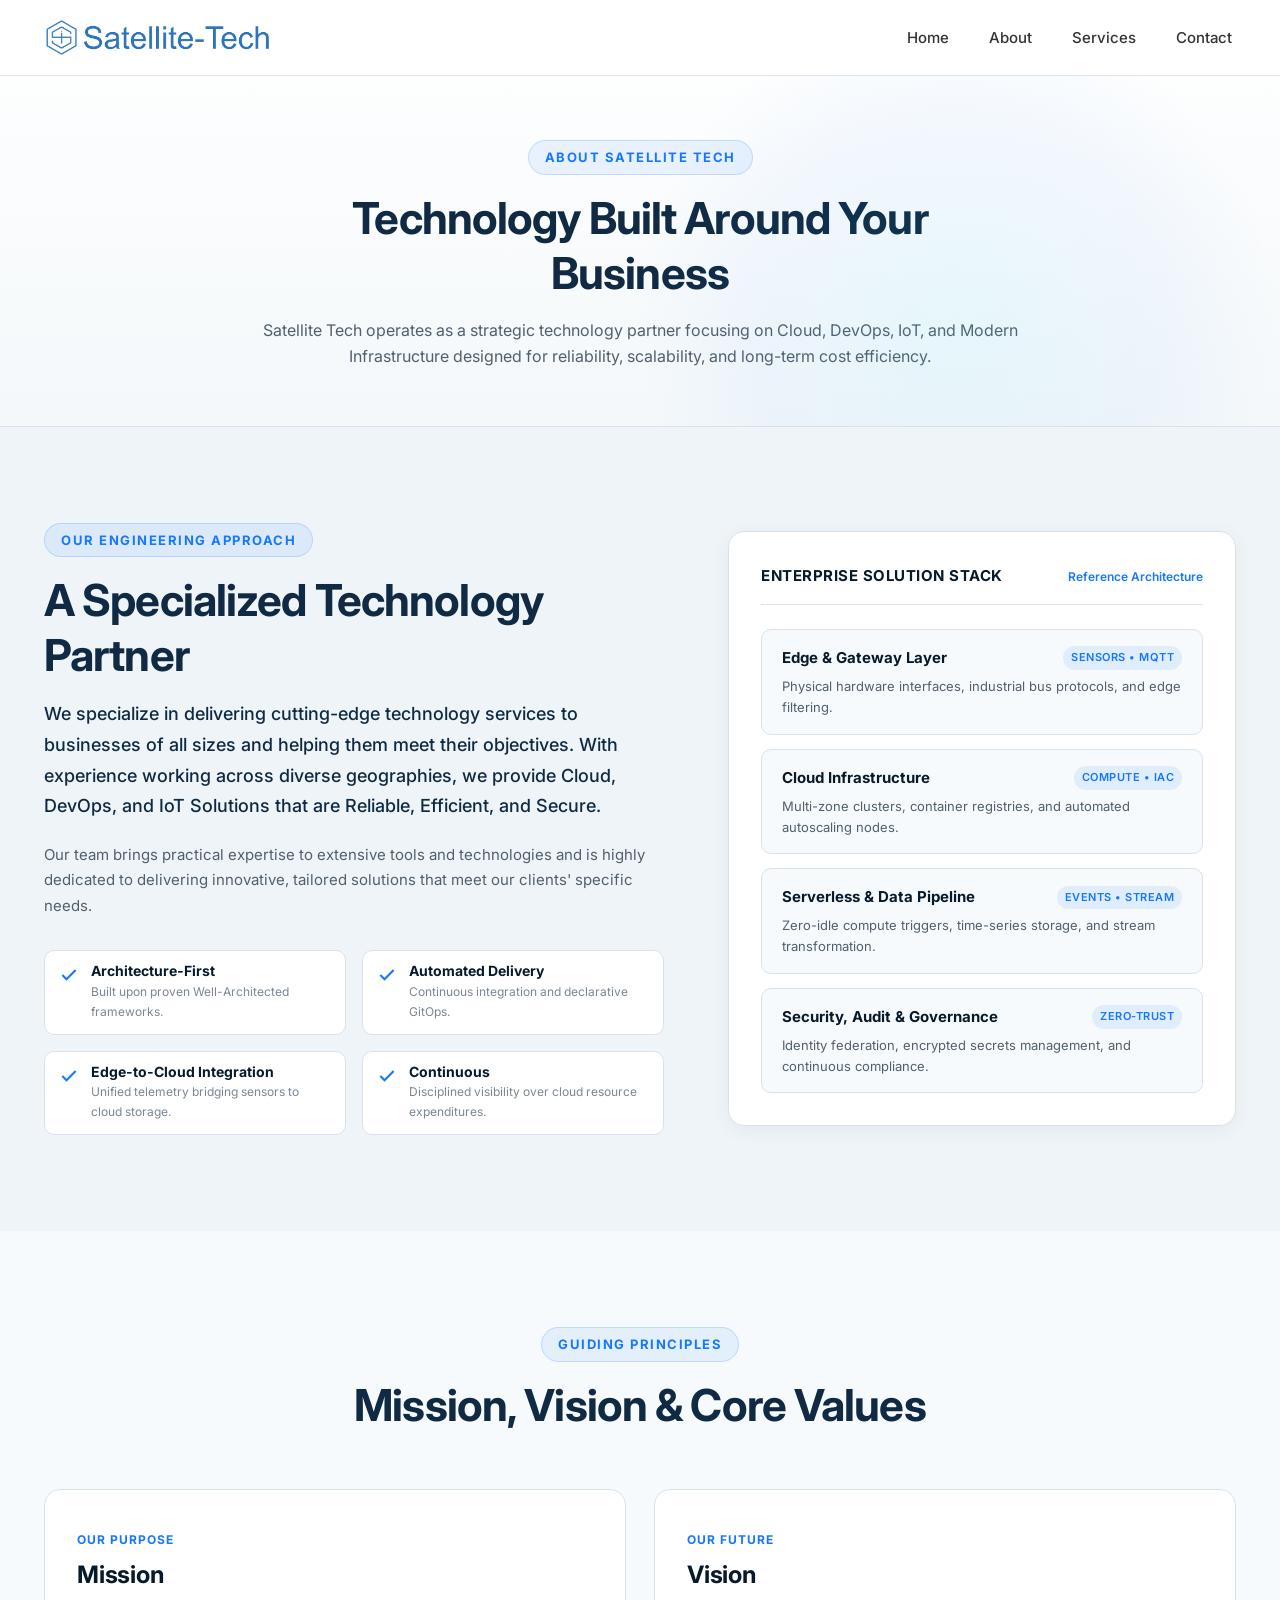
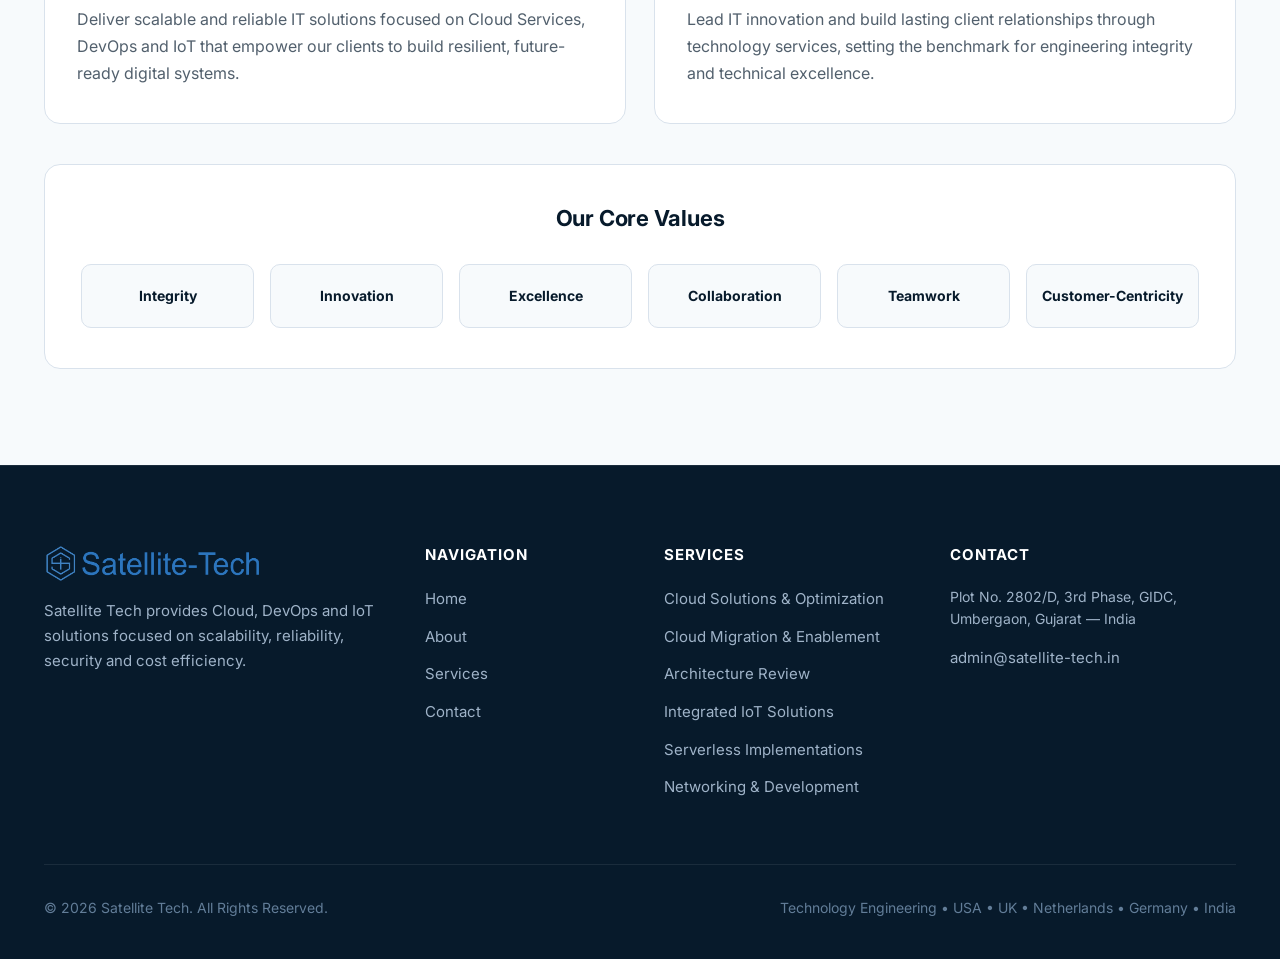
==== about.html @ b2ad5c47 "first commit" ====
<!DOCTYPE html>
<html lang="en">
<head>
  <meta charset="UTF-8">
  <meta name="viewport" content="width=device-width, initial-scale=1.0">
  <title>About Us | Satellite Tech — Cloud, DevOps &amp; IoT</title>
  
  <meta name="description" content="Learn about Satellite Tech, our mission, core values, and our engineering-first approach to Cloud, DevOps, and IoT infrastructure.">
  <meta property="og:title" content="About Us | Satellite Tech">
  <meta property="og:description" content="Technology built around your business. Learn about our philosophy, mission, and global delivery footprint.">
  <meta property="og:type" content="website">
  <meta property="og:url" content="https://satellite-tech.in/about.html">
  
  <link rel="icon" type="image/svg+xml" href="favicon.png">
  <link rel="preconnect" href="https://fonts.googleapis.com">
  <link rel="preconnect" href="https://fonts.gstatic.com" crossorigin>
  <link href="https://fonts.googleapis.com/css2?family=Inter:wght@400;500;600;700&display=swap" rel="stylesheet">
  
  <link rel="stylesheet" href="css/style.css">
  <script src="js/script.js" defer></script>
</head>
<body>

  <!-- NAVBAR -->
  <header class="navbar" id="navbar">
    <div class="container navbar__inner">
      <a href="index.html" class="navbar__brand" aria-label="Satellite Tech Home">
        <img src="images/logo.png" alt="Satellite Tech Logo" class="navbar__logo" width="210" height="42">
      </a>
      
      <nav class="navbar__menu" id="nav-menu" aria-label="Primary Navigation">
        <a href="index.html" class="navbar__link">Home</a>
        <a href="about.html" class="navbar__link active">About</a>
        <a href="services.html" class="navbar__link">Services</a>
        <a href="contact.html" class="navbar__link">Contact</a>
      </nav>
          <button
            class="navbar__toggle"
            type="button"
            aria-label="Open navigation menu"
            aria-expanded="false"
            aria-controls="nav-menu">
            <span></span>
            <span></span>
            <span></span>
          </button>

    </div>
  </header>

  <main>
    <!-- PAGE HERO -->
    <section class="hero" style="padding-bottom: 56px;">
      <div class="container">
        <div class="section-header" style="margin-bottom: 0;">
          <div class="section-tag">About Satellite Tech</div>
          <h1 class="section-title">Technology Built Around Your Business</h1>
          <p class="section-description">
            Satellite Tech operates as a strategic technology partner focusing on Cloud, DevOps, IoT, and Modern Infrastructure designed for reliability, scalability, and long-term cost efficiency.
          </p>
        </div>
      </div>
    </section>

    <!-- ABOUT SECTION -->
    <section class="section section--light" id="about">
      <div class="container">
        <div class="about__grid">
          <div>
            <div class="section-tag">Our Engineering Approach</div>
            <h2 class="section-title">A Specialized Technology Partner</h2>
            <p class="about__lead">
              We specialize in delivering cutting-edge technology services to businesses of all sizes and helping them meet their objectives. With experience working across diverse geographies, we provide Cloud, DevOps, and IoT Solutions that are Reliable, Efficient, and Secure.            </p>
            <p class="about__text">
              Our team brings practical expertise to extensive tools and technologies and is highly dedicated to delivering innovative, tailored solutions that meet our clients' specific needs.            </p>

            <div class="about__pillars">
              <div class="pillar-item">
                <div class="pillar-icon">
                  <svg width="20" height="20" viewBox="0 0 24 24" fill="none" stroke="currentColor" stroke-width="2.5"><polyline points="20 6 9 17 4 12"></polyline></svg>
                </div>
                <div>
                  <h5>Architecture-First</h5>
                  <p>Built upon proven Well-Architected frameworks.</p>
                </div>
              </div>

              <div class="pillar-item">
                <div class="pillar-icon">
                  <svg width="20" height="20" viewBox="0 0 24 24" fill="none" stroke="currentColor" stroke-width="2.5"><polyline points="20 6 9 17 4 12"></polyline></svg>
                </div>
                <div>
                  <h5>Automated Delivery</h5>
                  <p>Continuous integration and declarative GitOps.</p>
                </div>
              </div>

              <div class="pillar-item">
                <div class="pillar-icon">
                  <svg width="20" height="20" viewBox="0 0 24 24" fill="none" stroke="currentColor" stroke-width="2.5"><polyline points="20 6 9 17 4 12"></polyline></svg>
                </div>
                <div>
                  <h5>Edge-to-Cloud Integration</h5>
                  <p>Unified telemetry bridging sensors to cloud storage.</p>
                </div>
              </div>

              <div class="pillar-item">
                <div class="pillar-icon">
                  <svg width="20" height="20" viewBox="0 0 24 24" fill="none" stroke="currentColor" stroke-width="2.5"><polyline points="20 6 9 17 4 12"></polyline></svg>
                </div>
                <div>
                  <h5>Continuous </h5>
                  <p>Disciplined visibility over cloud resource expenditures.</p>
                </div>
              </div>
            </div>
          </div>

          <div>
            <div class="about__visual-card">
              <div class="about-schematic__header">
                <span class="about-schematic__title">Enterprise Solution Stack</span>
                <span style="font-size: 0.75rem; color: var(--primary-blue); font-weight: 600;">Reference Architecture</span>
              </div>
              <div class="about-schematic__layers">
                <div class="schematic-layer">
                  <div class="schematic-layer__top">
                    <span class="schematic-layer__name">Edge &amp; Gateway Layer</span>
                    <span class="schematic-layer__badge">Sensors &bull; MQTT</span>
                  </div>
                  <div class="schematic-layer__desc">Physical hardware interfaces, industrial bus protocols, and edge filtering.</div>
                </div>

                <div class="schematic-layer">
                  <div class="schematic-layer__top">
                    <span class="schematic-layer__name">Cloud Infrastructure</span>
                    <span class="schematic-layer__badge">Compute &bull; IaC</span>
                  </div>
                  <div class="schematic-layer__desc">Multi-zone clusters, container registries, and automated autoscaling nodes.</div>
                </div>

                <div class="schematic-layer">
                  <div class="schematic-layer__top">
                    <span class="schematic-layer__name">Serverless &amp; Data Pipeline</span>
                    <span class="schematic-layer__badge">Events &bull; Stream</span>
                  </div>
                  <div class="schematic-layer__desc">Zero-idle compute triggers, time-series storage, and stream transformation.</div>
                </div>

                <div class="schematic-layer">
                  <div class="schematic-layer__top">
                    <span class="schematic-layer__name">Security, Audit &amp; Governance</span>
                    <span class="schematic-layer__badge">Zero-Trust</span>
                  </div>
                  <div class="schematic-layer__desc">Identity federation, encrypted secrets management, and continuous compliance.</div>
                </div>
              </div>
            </div>
          </div>
        </div>
      </div>
    </section>

    <!-- MISSION / VISION / VALUES -->
    <section class="section" id="mission-vision">
      <div class="container">
        <div class="section-header">
          <div class="section-tag">Guiding Principles</div>
          <h2 class="section-title">Mission, Vision &amp; Core Values</h2>
        </div>

        <div class="mvv-grid">
          <div class="mvv-card">
            <span class="mvv-card__tag">Our Purpose</span>
            <h3 class="mvv-card__title">Mission</h3>
            <p class="mvv-card__text">
              Deliver scalable and reliable IT solutions focused on Cloud Services, DevOps and IoT that empower our clients to build resilient, future-ready digital systems.
            </p>
          </div>

          <div class="mvv-card">
            <span class="mvv-card__tag">Our Future</span>
            <h3 class="mvv-card__title">Vision</h3>
            <p class="mvv-card__text">
              Lead IT innovation and build lasting client relationships through technology services, setting the benchmark for engineering integrity and technical excellence.
            </p>
          </div>
        </div>

        <div class="values-container">
          <div class="values-header">
            <h3 class="values-title">Our Core Values</h3>
          </div>
          <div class="values-grid">
            <div class="value-pill"><span class="value-pill__name">Integrity</span></div>
            <div class="value-pill"><span class="value-pill__name">Innovation</span></div>
            <div class="value-pill"><span class="value-pill__name">Excellence</span></div>
            <div class="value-pill"><span class="value-pill__name">Collaboration</span></div>
            <div class="value-pill"><span class="value-pill__name">Teamwork</span></div>
            <div class="value-pill"><span class="value-pill__name">Customer-Centricity</span></div>
          </div>
        </div>
      </div>
    </section>

    <!-- CTA -->
  </main>

  <!-- FOOTER -->
  <footer class="footer">
    <div class="container">
      <div class="footer__grid">
        <div class="footer__brand">
          <img src="images/logo.png" alt="Satellite Tech Logo" class="footer__logo" width="220" height="44">
          <p class="footer__bio">
            Satellite Tech provides Cloud, DevOps and IoT solutions focused on scalability, reliability, security and cost efficiency.
          </p>
        </div>
        <div>
          <h4 class="footer__col-title">Navigation</h4>
          <ul class="footer__links">
            <li><a href="index.html" class="footer__link">Home</a></li>
            <li><a href="about.html" class="footer__link">About</a></li>
            <li><a href="services.html" class="footer__link">Services</a></li>
            <li><a href="contact.html" class="footer__link">Contact</a></li>
          </ul>
        </div>
        <div>
          <h4 class="footer__col-title">Services</h4>
          <ul class="footer__links">
            <li><a href="service-cloud-solutions.html" class="footer__link">Cloud Solutions &amp; Optimization</a></li>
            <li><a href="service-cloud-migration.html" class="footer__link">Cloud Migration &amp; Enablement</a></li>
            <li><a href="service-architecture-review.html" class="footer__link">Architecture Review</a></li>
            <li><a href="service-iot-solutions.html" class="footer__link">Integrated IoT Solutions</a></li>
            <li><a href="service-serverless.html" class="footer__link">Serverless Implementations</a></li>
            <li><a href="service-networking-development.html" class="footer__link">Networking &amp; Development</a></li>
          </ul>
        </div>
        <div>
          <h4 class="footer__col-title">Contact</h4>
          <div class="footer__contact-item">
            <span>Plot No. 2802/D, 3rd Phase, GIDC, Umbergaon, Gujarat — India</span>
          </div>
          <div class="footer__contact-item">
            <a href="mailto:admin@satellite-tech.in" class="footer__link">admin@satellite-tech.in</a>
          </div>
        </div>
      </div>
      <div class="footer__bottom">
        <div>&copy; <span id="current-year">2026</span> Satellite Tech. All Rights Reserved.</div>
        <div>
          Technology Engineering &bull; USA &bull; UK &bull; Netherlands &bull; Germany &bull; India
        </div>
      </div>
    </div>
  </footer>

</body>
</html>
---- css/style.css ----
/* ==========================================================================
   SATELLITE TECH — OFFICIAL WEBSITE STYLESHEET
   Clean, Modern Vanilla CSS Architecture
   ========================================================================== */

/* --------------------------------------------------------------------------
   1. RESET & BOX SIZING
   -------------------------------------------------------------------------- */
*, *::before, *::after {
  box-sizing: border-box;
  margin: 0;
  padding: 0;
}

html {
  font-size: 16px;
  scroll-behavior: smooth;
  -webkit-text-size-adjust: 100%;
  text-rendering: optimizeLegibility;
}

body {
  font-family: 'Inter', -apple-system, BlinkMacSystemFont, 'Segoe UI', Roboto, Helvetica, Arial, sans-serif;
  background-color: var(--background);
  color: var(--text-primary);
  line-height: 1.6;
  overflow-x: hidden;
  min-height: 100vh;
}

img, svg, picture {
  display: block;
  max-width: 100%;
  height: auto;
}

input, button, textarea, select {
  font: inherit;
}

a {
  color: inherit;
  text-decoration: none;
}

ul, ol {
  list-style: none;
}

button {
  cursor: pointer;
  background: none;
  border: none;
}

/* --------------------------------------------------------------------------
   2. VARIABLES
   -------------------------------------------------------------------------- */
:root {
  --primary-navy: #071A2B;
  --dark-navy: #0B253D;
  --primary-blue: #1677FF;
  --secondary-blue: #35A7FF;
  --accent-cyan: #22D3EE;
  --background: #F7FAFC;
  --light-section: #EEF4F8;
  --text-primary: #102A43;
  --text-secondary: #52606D;
  --muted: #7B8794;
  --border: #D9E2EC;
  --white: #FFFFFF;
  
  /* Additional enterprise functional tokens */
  --card-bg: #FFFFFF;
  --card-shadow: 0 4px 20px rgba(7, 26, 43, 0.05);
  --card-shadow-hover: 0 12px 32px rgba(22, 119, 255, 0.12);
  --transition-fast: 0.2s ease;
  --transition-normal: 0.3s cubic-bezier(0.16, 1, 0.3, 1);
  --radius-sm: 6px;
  --radius-md: 10px;
  --radius-lg: 16px;
  --radius-pill: 9999px;
  --max-width: 1240px;
  --navbar-height: 76px;
}

/* --------------------------------------------------------------------------
   3. GLOBAL STYLES & LAYOUT
   -------------------------------------------------------------------------- */
.container {
  width: 100%;
  max-width: var(--max-width);
  margin-left: auto;
  margin-right: auto;
  padding-left: 24px;
  padding-right: 24px;  
}

.section {
  padding-top: 96px;
  padding-bottom: 96px;
  position: relative;
}

.section--light {
  background-color: var(--light-section);
}

.section--dark {
  background-color: var(--primary-navy);
  color: var(--white);
}

.section-header {
  text-align: center;
  max-width: 760px;
  margin: 0 auto 56px auto;
}

.section-tag {
  display: inline-flex;
  align-items: center;
  gap: 8px;
  background-color: rgba(22, 119, 255, 0.08);
  color: var(--primary-blue);
  font-size: 0.8125rem;
  font-weight: 700;
  letter-spacing: 1.5px;
  text-transform: uppercase;
  padding: 6px 16px;
  border-radius: var(--radius-pill);
  margin-bottom: 16px;
  border: 1px solid rgba(22, 119, 255, 0.18);
}

.section-tag--dark {
  background-color: rgba(34, 211, 238, 0.12);
  color: var(--accent-cyan);
  border-color: rgba(34, 211, 238, 0.25);
}

.section-title {
  font-size: clamp(2rem, 3.5vw, 2.75rem);
  font-weight: 700;
  color: var(--text-primary);
  line-height: 1.25;
  letter-spacing: -0.02em;
  margin-bottom: 16px;
}

.section-title--dark {
  color: var(--white);
}

.section-description {
  font-size: clamp(1rem, 1.2vw, 1.125rem);
  color: var(--text-secondary);
  line-height: 1.65;
}

.section-description--dark {
  color: #9FB3C8;
}

/* --------------------------------------------------------------------------
   4. TYPOGRAPHY
   -------------------------------------------------------------------------- */
h1, h2, h3, h4, h5, h6 {
  color: var(--text-primary);
  font-weight: 700;
  line-height: 1.2;
}

h1 {
  font-size: clamp(2.5rem, 5vw, 4rem);
  letter-spacing: -0.03em;
}

h2 {
  font-size: clamp(2rem, 3.2vw, 2.75rem);
  letter-spacing: -0.02em;
}

h3 {
  font-size: clamp(1.25rem, 1.8vw, 1.5rem);
  letter-spacing: -0.01em;
}

p {
  color: var(--text-secondary);
  line-height: 1.65;
}

/* --------------------------------------------------------------------------
   5. BUTTONS
   -------------------------------------------------------------------------- */
.btn {
  display: inline-flex;
  align-items: center;
  justify-content: center;
  gap: 10px;
  font-size: 0.9375rem;
  font-weight: 600;
  padding: 13px 26px;
  border-radius: var(--radius-sm);
  transition: all var(--transition-normal);
  white-space: nowrap;
  line-height: 1;
}

.btn-primary {
  background-color: var(--primary-blue);
  color: var(--white);
  border: 1px solid var(--primary-blue);
  box-shadow: 0 4px 14px rgba(22, 119, 255, 0.25);
}

.btn-primary:hover {
  background-color: #0d65e0;
  border-color: #0d65e0;
  box-shadow: 0 6px 20px rgba(22, 119, 255, 0.35);
  transform: translateY(-2px);
}

.btn-secondary {
  background-color: var(--white);
  color: var(--primary-navy);
  border: 1px solid var(--border);
}

.btn-secondary:hover {
  background-color: #F0F4F8;
  border-color: #BCCCDC;
  transform: translateY(-2px);
}

.btn-outline-white {
  background-color: transparent;
  color: var(--white);
  border: 1px solid rgba(255, 255, 255, 0.35);
}

.btn-outline-white:hover {
  background-color: rgba(255, 255, 255, 0.1);
  border-color: var(--white);
  transform: translateY(-2px);
}

.btn-accent {
  background-color: var(--accent-cyan);
  color: var(--primary-navy);
  border: 1px solid var(--accent-cyan);
  font-weight: 700;
}

.btn-accent:hover {
  background-color: #67E8F9;
  box-shadow: 0 4px 18px rgba(34, 211, 238, 0.35);
  transform: translateY(-2px);
}

.btn svg {
  transition: transform var(--transition-fast);
}

.btn:hover svg {
  transform: translateX(3px);
}

/* --------------------------------------------------------------------------
   6. NAVBAR
   -------------------------------------------------------------------------- */
.navbar {
  position: fixed;
  top: 0;
  left: 0;
  right: 0;
  height: var(--navbar-height);
  background-color: rgba(255, 255, 255, 0.94);
  backdrop-filter: blur(12px);
  -webkit-backdrop-filter: blur(12px);
  border-bottom: 1px solid rgba(217, 226, 236, 0.8);
  z-index: 1000;
  transition: all var(--transition-normal);
}

.navbar.scrolled {
  background-color: rgba(255, 255, 255, 0.98);
  box-shadow: 0 4px 20px rgba(7, 26, 43, 0.08);
  border-bottom-color: var(--border);
  height: 70px;
}

.navbar__inner {
  display: flex;
  align-items: center;
  justify-content: space-between;
  height: 100%;
}

.navbar__brand {
  display: flex;
  align-items: center;
  gap: 12px;
  font-weight: 700;
  font-size: 1.25rem;
  color: var(--primary-navy);
}

.navbar__logo {
  height: 35px;
  width: auto;
}

.navbar__menu {
  display: flex;
  align-items: center;
  gap: 32px;
}

.navbar__link {
  font-size: 0.9375rem;
  font-weight: 500;
  color: var(--text-secondary);
  transition: color var(--transition-fast);
  position: relative;
  padding: 8px 0;
}

.navbar__link:hover,
.navbar__link.active {
  color: var(--primary-blue);
}

.navbar__link::after {
  content: '';
  position: absolute;
  bottom: 0;
  left: 0;
  width: 0;
  height: 2px;
  background-color: var(--primary-blue);
  transition: width var(--transition-fast);
}

.navbar__link:hover::after,
.navbar__link.active::after {
  width: 100%;
}

.navbar__actions {
  display: flex;
  align-items: center;
  gap: 16px;
}

.navbar__toggle {
  display: none;
  flex-direction: column;
  justify-content: center;
  align-items: center;
  width: 44px;
  height: 44px;
  padding: 8px;
  background: transparent;
  border: 1px solid var(--border);
  border-radius: var(--radius-sm);
  color: var(--primary-navy);
}

.navbar__toggle-bar {
  width: 22px;
  height: 2px;
  background-color: var(--primary-navy);
  margin: 2.5px 0;
  transition: all var(--transition-normal);
}

.navbar__toggle[aria-expanded="true"] .navbar__toggle-bar:nth-child(1) {
  transform: translateY(7px) rotate(45deg);
}

.navbar__toggle[aria-expanded="true"] .navbar__toggle-bar:nth-child(2) {
  opacity: 0;
}

.navbar__toggle[aria-expanded="true"] .navbar__toggle-bar:nth-child(3) {
  transform: translateY(-7px) rotate(-45deg);
}

.navbar__link {
  position: relative;
  text-decoration: none;
  color: #333;
  padding: 8px 4px;
}

.navbar__link::after {
  content: "";
  position: absolute;
  bottom: 0;
  left: 50%;

  width: 0;
  height: 2px;

  background: hsl(209, 87%, 51%);
  border-radius: 10px;

  transform: translateX(-50%);
  transition: width 0.3s ease;
}

.navbar__link:hover {
  color: hsl(209, 87%, 51%);
}

.navbar__link:hover::after {
  width: 100%;
}

/* --------------------------------------------------------------------------
   7. HERO SECTION
   -------------------------------------------------------------------------- */
.hero {
  padding-top: calc(var(--navbar-height) + 64px);
  padding-bottom: 96px;
  background: linear-gradient(180deg, #FFFFFF 0%, #F4F8FA 100%);
  position: relative;
  overflow: hidden;
  border-bottom: 1px solid var(--border);
}

.hero::before {
  content: '';
  position: absolute;
  top: 0;
  right: 0;
  width: 650px;
  height: 650px;
  background: radial-gradient(circle, rgba(34, 211, 238, 0.08) 0%, rgba(22, 119, 255, 0.04) 45%, transparent 70%);
  pointer-events: none;
  z-index: 0;
}

.hero__grid {
  display: grid;
  grid-template-columns: 1.15fr 0.85fr;
  align-items: center;
  gap: 56px;
  position: relative;
  z-index: 1;
}

.hero__content {
  max-width: 640px;
}

.hero__headline {
  margin-bottom: 24px;
  color: var(--primary-navy);
}

.hero__headline-accent {
  color: var(--primary-blue);
  display: inline;
}

.hero__lead {
  font-size: clamp(1.125rem, 1.4vw, 1.25rem);
  color: var(--text-secondary);
  line-height: 1.65;
  margin-bottom: 36px;
}

.hero__actions {
  display: flex;
  flex-wrap: wrap;
  gap: 16px;
  margin-bottom: 40px;
}

.hero__stats {
  display: flex;
  align-items: center;
  gap: 32px;
  padding-top: 28px;
  border-top: 1px solid var(--border);
}

.hero__stat-item {
  display: flex;
  flex-direction: column;
}

.hero__stat-value {
  font-size: 1.5rem;
  font-weight: 700;
  color: var(--primary-navy);
  line-height: 1.2;
}

.hero__stat-label {
  font-size: 0.8125rem;
  font-weight: 500;
  color: var(--muted);
  text-transform: uppercase;
  letter-spacing: 0.5px;
}

/* Hero Abstract Visual */
.hero__visual {
  position: relative;
  display: flex;
  justify-content: center;
  align-items: center;
}

.hero-schematic {
  width: 100%;
  max-width: 480px;
  background-color: var(--white);
  border: 1px solid var(--border);
  border-radius: var(--radius-lg);
  padding: 28px;
  box-shadow: var(--card-shadow);
  position: relative;
}

.schematic__header {
  display: flex;
  align-items: center;
  justify-content: space-between;
  margin-bottom: 24px;
  padding-bottom: 16px;
  border-bottom: 1px solid var(--border);
}

.schematic__title {
  display: flex;
  align-items: center;
  gap: 10px;
  font-size: 0.875rem;
  font-weight: 700;
  color: var(--primary-navy);
  letter-spacing: 0.5px;
  text-transform: uppercase;
}

.schematic__live-badge {
  display: inline-flex;
  align-items: center;
  gap: 6px;
  font-size: 0.75rem;
  font-weight: 600;
  color: #059669;
  background-color: #ECFDF5;
  padding: 4px 10px;
  border-radius: var(--radius-pill);
}

.live-dot {
  width: 7px;
  height: 7px;
  border-radius: 50%;
  background-color: #10B981;
  animation: pulseLive 2s infinite;
}

@keyframes pulseLive {
  0%, 100% { opacity: 1; transform: scale(1); }
  50% { opacity: 0.4; transform: scale(0.85); }
}

.schematic__nodes {
  display: grid;
  grid-template-columns: 1fr;
  gap: 14px;
}

.schematic__node-card {
  display: flex;
  align-items: center;
  justify-content: space-between;
  background-color: var(--background);
  border: 1px solid var(--border);
  border-radius: var(--radius-md);
  padding: 14px 18px;
  transition: all var(--transition-fast);
}

.schematic__node-card:hover {
  border-color: var(--primary-blue);
  background-color: #FFFFFF;
  transform: translateX(4px);
}

.schematic__node-info {
  display: flex;
  align-items: center;
  gap: 14px;
}

.schematic__node-icon {
  width: 36px;
  height: 36px;
  border-radius: var(--radius-sm);
  background-color: rgba(22, 119, 255, 0.1);
  color: var(--primary-blue);
  display: flex;
  align-items: center;
  justify-content: center;
}

.schematic__node-title {
  font-size: 0.9375rem;
  font-weight: 600;
  color: var(--text-primary);
}

.schematic__node-metric {
  font-size: 0.75rem;
  color: var(--muted);
}

.schematic__node-status {
  font-size: 0.75rem;
  font-weight: 600;
  color: var(--primary-blue);
  background-color: rgba(22, 119, 255, 0.08);
  padding: 4px 10px;
  border-radius: var(--radius-pill);
}

.schematic__telemetry {
  display: flex;
  justify-content: space-between;
  margin-top: 18px;
  padding-top: 14px;
  border-top: 1px dashed var(--border);
  font-size: 0.75rem;
  color: var(--text-secondary);
}

.telemetry-tag {
  display: inline-flex;
  align-items: center;
  gap: 4px;
  color: var(--primary-navy);
  font-weight: 600;
}

/* --------------------------------------------------------------------------
   8. TRUST / GLOBAL PRESENCE
   -------------------------------------------------------------------------- */
.trust {
  padding-top: 48px;
  padding-bottom: 48px;
  background-color: var(--white);
  border-bottom: 1px solid var(--border);
}

.trust__inner {
  display: flex;
  align-items: center;
  justify-content: space-between;
  flex-wrap: wrap;
  gap: 24px;
}

.trust__label {
  font-size: 0.9375rem;
  font-weight: 600;
  color: var(--text-secondary);
  letter-spacing: 0.2px;
}

.trust__markets {
  display: flex;
  align-items: center;
  flex-wrap: wrap;
  gap: 16px;
}

.market-badge {
  display: inline-flex;
  align-items: center;
  gap: 8px;
  background-color: var(--background);
  border: 1px solid var(--border);
  padding: 8px 18px;
  border-radius: var(--radius-pill);
  font-size: 0.875rem;
  font-weight: 600;
  color: var(--text-primary);
  transition: all var(--transition-fast);
}

.market-badge:hover {
  background-color: var(--light-section);
  border-color: var(--primary-blue);
  color: var(--primary-blue);
  transform: translateY(-1px);
}

.market-dot {
  width: 8px;
  height: 8px;
  border-radius: 50%;
  background-color: var(--primary-blue);
}

/* --------------------------------------------------------------------------
   9. SERVICES SECTION
   -------------------------------------------------------------------------- */
.services-grid {
  display: grid;
  grid-template-columns: repeat(3, 1fr);
  gap: 28px;
}

.service-card {
  background-color: var(--white);
  border: 1px solid var(--border);
  border-radius: var(--radius-lg);
  padding: 36px 32px;
  display: flex;
  flex-direction: column;
  transition: transform var(--transition-normal), box-shadow var(--transition-normal), border-color var(--transition-normal);
  position: relative;
  overflow: hidden;
}

.service-hero__visual {
  overflow: hidden;
}

.service-hero__img {
  display: block;
  width: 100%;
  height: auto;
  transition: transform 0.4s ease;
}

.service-hero__img:hover {
  transform: scale(1.1);
}

.service-card:hover {
  transform: translateY(-6px);
  box-shadow: var(--card-shadow-hover);
  border-color: var(--primary-blue);
}

.service-card__top {
  display: flex;
  align-items: flex-start;
  justify-content: space-between;
  margin-bottom: 24px;
}

.service-card__number {
  font-size: 1.125rem;
  font-weight: 700;
  color: var(--muted);
  font-family: monospace;
}

.service-card__icon-wrapper {
  width: 54px;
  height: 54px;
  border-radius: var(--radius-md);
  background-color: rgba(22, 119, 255, 0.08);
  color: var(--primary-blue);
  display: flex;
  align-items: center;
  justify-content: center;
  transition: background-color var(--transition-fast), color var(--transition-fast);
}

.service-card:hover .service-card__icon-wrapper {
  background-color: var(--primary-blue);
  color: var(--white);
}

.service-card__title {
  font-size: 1.3125rem;
  font-weight: 700;
  color: var(--primary-navy);
  margin-bottom: 12px;
  line-height: 1.35;
}

.service-card__description {
  font-size: 0.9375rem;
  color: var(--text-secondary);
  line-height: 1.6;
  margin-bottom: 24px;
  flex-grow: 1;
}

.service-card__features {
  margin-bottom: 24px;
  padding-top: 16px;
  border-top: 1px solid var(--border);
}

.service-card__feature-item {
  display: flex;
  align-items: center;
  gap: 8px;
  font-size: 0.8125rem;
  color: var(--text-secondary);
  margin-bottom: 8px;
}

.service-card__feature-item svg {
  color: var(--primary-blue);
  flex-shrink: 0;
}

.service-card__link {
  display: inline-flex;
  align-items: center;
  gap: 8px;
  font-size: 0.875rem;
  font-weight: 600;
  color: var(--primary-blue);
  transition: gap var(--transition-fast);
  margin-top: auto;
  border: none;
  background: none;
  padding: 0;
}

.service-card__link:hover {
  color: #0d65e0;
  gap: 12px;
}

/* --------------------------------------------------------------------------
   10. SOLUTIONS FLOW SECTION
   -------------------------------------------------------------------------- */
.solutions-pipeline {
  background-color: var(--white);
  border: 1px solid var(--border);
  border-radius: var(--radius-lg);
  padding: 48px 36px;
  box-shadow: var(--card-shadow);
  margin-top: 40px;
}

.pipeline__track {
  display: grid;
  grid-template-columns: repeat(6, 1fr);
  gap: 16px;
  position: relative;
}

.pipeline__track::before {
  content: '';
  position: absolute;
  top: 36px;
  left: 30px;
  right: 30px;
  height: 2px;
  background: linear-gradient(90deg, var(--primary-blue) 0%, var(--accent-cyan) 50%, var(--primary-blue) 100%);
  z-index: 0;
  opacity: 0.4;
}

.pipeline-step {
  display: flex;
  flex-direction: column;
  align-items: center;
  text-align: center;
  position: relative;
  z-index: 1;
  padding: 12px 8px;
  border-radius: var(--radius-md);
  transition: all var(--transition-fast);
  cursor: pointer;
}

.pipeline-step:hover,
.pipeline-step.active {
  background-color: var(--background);
}

.pipeline-step__icon {
  width: 52px;
  height: 52px;
  border-radius: 50%;
  background-color: var(--white);
  border: 2px solid var(--primary-blue);
  color: var(--primary-blue);
  display: flex;
  align-items: center;
  justify-content: center;
  margin-bottom: 16px;
  box-shadow: 0 4px 12px rgba(22, 119, 255, 0.15);
  transition: all var(--transition-fast);
}

.pipeline-step:hover .pipeline-step__icon,
.pipeline-step.active .pipeline-step__icon {
  background-color: var(--primary-blue);
  color: var(--white);
  transform: scale(1.08);
}

.pipeline-step__title {
  font-size: 0.9375rem;
  font-weight: 700;
  color: var(--primary-navy);
  margin-bottom: 6px;
}

.pipeline-step__desc {
  font-size: 0.75rem;
  color: var(--text-secondary);
  line-height: 1.45;
}

.pipeline__detail-box {
  margin-top: 36px;
  padding: 24px 28px;
  background-color: var(--light-section);
  border: 1px solid var(--border);
  border-radius: var(--radius-md);
  display: flex;
  align-items: center;
  justify-content: space-between;
  flex-wrap: wrap;
  gap: 20px;
}

.pipeline__detail-text h4 {
  font-size: 1.125rem;
  color: var(--primary-navy);
  margin-bottom: 4px;
}

.pipeline__detail-text p {
  font-size: 0.875rem;
  color: var(--text-secondary);
}

/* --------------------------------------------------------------------------
   11. WHY SATELLITE TECH
   -------------------------------------------------------------------------- */
.why-grid {
  display: grid;
  grid-template-columns: repeat(3, 1fr);
  gap: 28px;
}

.why-card {
  background-color: var(--white);
  border: 1px solid var(--border);
  border-radius: var(--radius-lg);
  padding: 32px 28px;
  transition: all var(--transition-normal);
}

.why-card:hover {
  border-color: var(--primary-blue);
  box-shadow: var(--card-shadow);
  transform: translateY(-4px);
}

.why-card__icon {
  width: 48px;
  height: 48px;
  border-radius: var(--radius-md);
  background-color: rgba(22, 119, 255, 0.08);
  color: var(--primary-blue);
  display: flex;
  align-items: center;
  justify-content: center;
  margin-bottom: 20px;
}

.why-card__title {
  font-size: 1.25rem;
  font-weight: 700;
  color: var(--primary-navy);
  margin-bottom: 10px;
}

.why-card__text {
  font-size: 0.9375rem;
  color: var(--text-secondary);
  line-height: 1.6;
}

/* --------------------------------------------------------------------------
   12. ABOUT SECTION
   -------------------------------------------------------------------------- */
.about__grid {
  display: grid;
  grid-template-columns: 1.1fr 0.9fr;
  align-items: center;
  gap: 64px;
}

.about__lead {
  font-size: 1.125rem;
  font-weight: 500;
  color: var(--text-primary);
  margin-bottom: 20px;
  line-height: 1.7;
}

.about__text {
  font-size: 0.9375rem;
  color: var(--text-secondary);
  line-height: 1.7;
  margin-bottom: 24px;
}

.about__pillars {
  display: grid;
  grid-template-columns: repeat(2, 1fr);
  gap: 16px;
  margin-top: 32px;
}

.pillar-item {
  display: flex;
  align-items: flex-start;
  gap: 12px;
  padding: 12px 14px;
  background-color: var(--white);
  border: 1px solid var(--border);
  border-radius: var(--radius-md);
}

.pillar-icon {
  color: var(--primary-blue);
  flex-shrink: 0;
  margin-top: 2px;
}

.pillar-item h5 {
  font-size: 0.875rem;
  font-weight: 700;
  color: var(--primary-navy);
  margin-bottom: 2px;
}

.pillar-item p {
  font-size: 0.75rem;
  color: var(--muted);
}

/* About Visual Architecture Schematic */
.about__visual-card {
  background-color: var(--white);
  border: 1px solid var(--border);
  border-radius: var(--radius-lg);
  padding: 32px;
  box-shadow: var(--card-shadow);
}

.about-schematic__header {
  display: flex;
  align-items: center;
  justify-content: space-between;
  margin-bottom: 24px;
  padding-bottom: 16px;
  border-bottom: 1px solid var(--border);
}

.about-schematic__title {
  font-size: 0.9375rem;
  font-weight: 700;
  color: var(--primary-navy);
  text-transform: uppercase;
  letter-spacing: 0.5px;
}

.about-schematic__layers {
  display: flex;
  flex-direction: column;
  gap: 14px;
}

.schematic-layer {
  padding: 16px 20px;
  border-radius: var(--radius-md);
  border: 1px solid var(--border);
  background-color: var(--background);
  transition: all var(--transition-fast);
}

.schematic-layer:hover {
  border-color: var(--primary-blue);
  background-color: var(--white);
  transform: translateX(4px);
}

.schematic-layer__top {
  display: flex;
  justify-content: space-between;
  align-items: center;
  margin-bottom: 6px;
}

.schematic-layer__name {
  font-size: 0.9375rem;
  font-weight: 700;
  color: var(--primary-navy);
}

.schematic-layer__badge {
  font-size: 0.6875rem;
  font-weight: 600;
  text-transform: uppercase;
  letter-spacing: 0.5px;
  padding: 3px 8px;
  border-radius: var(--radius-pill);
  background-color: rgba(22, 119, 255, 0.1);
  color: var(--primary-blue);
}

.schematic-layer__desc {
  font-size: 0.8125rem;
  color: var(--text-secondary);
}

/* --------------------------------------------------------------------------
   13. MISSION / VISION / VALUES
   -------------------------------------------------------------------------- */
.mvv-grid {
  display: grid;
  grid-template-columns: 1fr 1fr;
  gap: 28px;
  margin-bottom: 40px;
}

.mvv-card {
  background-color: var(--white);
  border: 1px solid var(--border);
  border-radius: var(--radius-lg);
  padding: 36px 32px;
}

.mvv-card__tag {
  display: inline-flex;
  font-size: 0.75rem;
  font-weight: 700;
  text-transform: uppercase;
  letter-spacing: 1px;
  color: var(--primary-blue);
  margin-bottom: 12px;
}

.mvv-card__title {
  font-size: 1.5rem;
  color: var(--primary-navy);
  margin-bottom: 16px;
}

.mvv-card__text {
  font-size: 1rem;
  color: var(--text-secondary);
  line-height: 1.7;
}

.values-container {
  background-color: var(--white);
  border: 1px solid var(--border);
  border-radius: var(--radius-lg);
  padding: 40px 36px;
}

.values-header {
  text-align: center;
  margin-bottom: 32px;
}

.values-title {
  font-size: 1.375rem;
  color: var(--primary-navy);
  margin-bottom: 8px;
}

.values-grid {
  display: grid;
  grid-template-columns: repeat(6, 1fr);
  gap: 16px;
}

.value-pill {
  display: flex;
  flex-direction: column;
  align-items: center;
  text-align: center;
  padding: 20px 14px;
  background-color: var(--background);
  border: 1px solid var(--border);
  border-radius: var(--radius-md);
  transition: all var(--transition-fast);
}

.value-pill:hover {
  background-color: var(--white);
  border-color: var(--primary-blue);
  transform: translateY(-3px);
  box-shadow: 0 6px 16px rgba(22, 119, 255, 0.08);
}

.value-pill__icon {
  color: var(--primary-blue);
  margin-bottom: 12px;
}

.value-pill__name {
  font-size: 0.875rem;
  font-weight: 700;
  color: var(--primary-navy);
}

/* --------------------------------------------------------------------------
   14. TECHNOLOGY CAPABILITIES
   -------------------------------------------------------------------------- */
.tech-grid {
  display: grid;
  grid-template-columns: repeat(6, 1fr);
  gap: 20px;
}

.tech-card {
  background-color: var(--white);
  border: 1px solid var(--border);
  border-radius: var(--radius-lg);
  padding: 28px 20px;
  text-align: center;
  display: flex;
  flex-direction: column;
  align-items: center;
  transition: all var(--transition-normal);
}

.tech-card:hover {
  border-color: var(--primary-blue);
  transform: translateY(-4px);
  box-shadow: var(--card-shadow);
}

.tech-card__icon {
  width: 52px;
  height: 52px;
  border-radius: var(--radius-md);
  background-color: rgba(22, 119, 255, 0.08);
  color: var(--primary-blue);
  display: flex;
  align-items: center;
  justify-content: center;
  margin-bottom: 16px;
  transition: all var(--transition-fast);
}

.tech-card:hover .tech-card__icon {
  background-color: var(--primary-blue);
  color: var(--white);
}

.tech-card__name {
  font-size: 1rem;
  font-weight: 700;
  color: var(--primary-navy);
  margin-bottom: 8px;
}

.tech-card__desc {
  font-size: 0.75rem;
  color: rgb(41, 40, 40);
  line-height: 1.45;
}

/* --------------------------------------------------------------------------
   15. WORK PROCESS
   -------------------------------------------------------------------------- */
.process-timeline {
  display: grid;
  grid-template-columns: repeat(4, 1fr);
  gap: 24px;
  position: relative;
  margin-top: 48px;
}

.process-timeline::before {
  content: '';
  position: absolute;
  top: 36px;
  left: 60px;
  right: 60px;
  height: 2px;
  background-color: var(--border);
  z-index: 0;
}

.process-card {
  background-color: var(--white);
  border: 1px solid var(--border);
  border-radius: var(--radius-lg);
  padding: 32px 24px;
  position: relative;
  z-index: 1;
  display: flex;
  flex-direction: column;
  transition: all var(--transition-normal);
}

.process-card:hover {
  border-color: var(--primary-blue);
  transform: translateY(-4px);
  box-shadow: var(--card-shadow);
}

.process-card__number {
  width: 44px;
  height: 44px;
  border-radius: 50%;
  background-color: var(--white);
  border: 2px solid var(--primary-blue);
  color: var(--primary-blue);
  font-weight: 700;
  font-size: 0.9375rem;
  display: flex;
  align-items: center;
  justify-content: center;
  margin-bottom: 24px;
}

.process-card__title {
  font-size: 1.25rem;
  font-weight: 700;
  color: var(--primary-navy);
  margin-bottom: 12px;
}

.process-card__text {
  font-size: 0.875rem;
  color: var(--text-secondary);
  line-height: 1.6;
}

/* --------------------------------------------------------------------------
   16. CTA SECTION
   -------------------------------------------------------------------------- */
.cta-section {
    background: linear-gradient(135deg, #02528b 0%, var(--dark-navy) 100%);  padding: 96px 0;
  position: relative;
  overflow: hidden;
}

.cta-section::before {
  content: '';
  position: absolute;
  top: -50%;
  right: -20%;
  width: 600px;
  height: 600px;
  background: radial-gradient(circle, rgba(34, 211, 238, 0.15) 0%, rgba(22, 119, 255, 0.08) 40%, transparent 70%);
  pointer-events: none;
}

.navbar__toggle {
  display: none;
  width: 44px;
  height: 44px;
  padding: 8px;
  flex-direction: column;
  justify-content: center;
  align-items: center;
  gap: 5px;
  background-color: transparent;
  border: 1px solid var(--border);
  border-radius: var(--radius-sm);
  color: var(--primary-navy);
}

.navbar__toggle span {
  display: block;
  width: 22px;
  height: 2px;
  background-color: currentColor;
  border-radius: 2px;
}

.navbar__toggle:hover {
  color: var(--primary-blue);
  border-color: var(--primary-blue);
}

.cta-section__inner {
  text-align: center;
  max-width: 720px;
  margin: 0 auto;
  position: relative;
  z-index: 1;
}

.cta-section__title {
  font-size: clamp(2rem, 3.5vw, 3rem);
  font-weight: 700;
  color: var(--white);
  margin-bottom: 20px;
  letter-spacing: -0.02em;
}

.cta-section__desc {
  font-size: clamp(1rem, 1.2vw, 1.125rem);
  color: #9FB3C8;
  line-height: 1.7;
  margin-bottom: 36px;
}

.cta-section__actions {
  display: flex;
  justify-content: center;
  gap: 16px;
  flex-wrap: wrap;
}

/* --------------------------------------------------------------------------
   17. CONTACT SECTION
   -------------------------------------------------------------------------- */
.contact__grid {
  display: grid;
  grid-template-columns: 1fr 1.25fr;
  gap: 56px;
}

.contact__info-card {
  background-color: var(--white);
  border: 1px solid var(--border);
  border-radius: var(--radius-lg);
  padding: 40px 36px;
  box-shadow: var(--card-shadow);
  display: flex;
  flex-direction: column;
}

.contact__headline {
  font-size: 1.75rem;
  color: var(--primary-navy);
  margin-bottom: 12px;
}

.contact__lead {
  font-size: 0.9375rem;
  color: var(--text-secondary);
  line-height: 1.65;
  margin-bottom: 32px;
}

.contact__methods {
  display: flex;
  flex-direction: column;
  gap: 24px;
  margin-bottom: 36px;
}

.contact-method {
  display: flex;
  align-items: flex-start;
  gap: 16px;
}

.contact-method__icon {
  width: 44px;
  height: 44px;
  border-radius: var(--radius-md);
  background-color: rgba(22, 119, 255, 0.08);
  color: var(--primary-blue);
  display: flex;
  align-items: center;
  justify-content: center;
  flex-shrink: 0;
}

.contact-method__label {
  font-size: 0.75rem;
  font-weight: 600;
  color: var(--muted);
  text-transform: uppercase;
  letter-spacing: 0.5px;
  margin-bottom: 4px;
}

.contact-method__value {
  font-size: 0.9375rem;
  font-weight: 600;
  color: var(--text-primary);
  line-height: 1.45;
}

.contact-method__value a:hover {
  color: var(--primary-blue);
}

.contact__meta {
  padding-top: 24px;
  border-top: 1px solid var(--border);
  font-size: 0.8125rem;
  color: var(--muted);
  line-height: 1.5;
}

/* Contact Form */
.contact__form-card {
  background-color: var(--white);
  border: 1px solid var(--border);
  border-radius: var(--radius-lg);
  padding: 40px 36px;
  box-shadow: var(--card-shadow);
  position: relative;
}

.form-grid {
  display: grid;
  grid-template-columns: 1fr 1fr;
  gap: 20px;
}

.form-group {
  display: flex;
  flex-direction: column;
  gap: 8px;
}

.form-group--full {
  grid-column: 1 / -1;
}

.form-label {
  font-size: 0.875rem;
  font-weight: 600;
  color: var(--text-primary);
}

.form-input,
.form-select,
.form-textarea {
  width: 100%;
  padding: 12px 16px;
  font-size: 0.9375rem;
  background-color: var(--background);
  border: 1px solid var(--border);
  border-radius: var(--radius-sm);
  color: var(--text-primary);
  transition: all var(--transition-fast);
}

.form-input:focus,
.form-select:focus,
.form-textarea:focus {
  outline: none;
  background-color: var(--white);
  border-color: var(--primary-blue);
  box-shadow: 0 0 0 3px rgba(22, 119, 255, 0.15);
}

.form-input.is-invalid,
.form-textarea.is-invalid {
  border-color: #EF4444;
  background-color: #FEF2F2;
}

.form-error {
  font-size: 0.75rem;
  color: #DC2626;
  min-height: 16px;
}

.form-status {
  margin-top: 16px;
  padding: 14px 18px;
  border-radius: var(--radius-sm);
  font-size: 0.875rem;
  display: none;
}

.form-status.success {
  display: block;
  background-color: #ECFDF5;
  color: #065F46;
  border: 1px solid #A7F3D0;
}

.form-status.error {
  display: block;
  background-color: #FEF2F2;
  color: #991B1B;
  border: 1px solid #FECACA;
}

/* --------------------------------------------------------------------------
   18. FOOTER
   -------------------------------------------------------------------------- */
.footer {
  background-color: var(--primary-navy);
  color: #9FB3C8;
  padding-top: 80px;
  padding-bottom: 40px;
  border-top: 1px solid rgba(255, 255, 255, 0.08);
}

.footer__grid {
  display: grid;
  grid-template-columns: 1.4fr 0.8fr 1fr 1.2fr;
  gap: 48px;
  margin-bottom: 64px;
}

.footer__brand {
  display: flex;
  flex-direction: column;
}

.footer__logo {
  height: 35px;
  margin-bottom: 18px;
}

.footer__bio {
  font-size: 0.9375rem;
  line-height: 1.65;
  color: #9FB3C8;
  margin-bottom: 24px;
}

.footer__badge {
  display: inline-flex;
  align-items: center;
  gap: 8px;
  font-size: 0.8125rem;
  color: var(--accent-cyan);
  font-weight: 600;
}

.footer__col-title {
  font-size: 0.9375rem;
  font-weight: 700;
  color: var(--white);
  text-transform: uppercase;
  letter-spacing: 0.8px;
  margin-bottom: 22px;
}

.footer__links {
  display: flex;
  flex-direction: column;
  gap: 12px;
}

.footer__link {
  font-size: 0.9375rem;
  color: #9FB3C8;
  transition: color var(--transition-fast);
}

.footer__link:hover {
  color: var(--white);
}

.footer__contact-item {
  display: flex;
  align-items: flex-start;
  gap: 12px;
  margin-bottom: 16px;
  font-size: 0.875rem;
  line-height: 1.55;
  color: #9FB3C8;
}

.footer__contact-item svg {
  color: var(--secondary-blue);
  flex-shrink: 0;
  margin-top: 3px;
}

.footer__bottom {
  display: flex;
  align-items: center;
  justify-content: space-between;
  padding-top: 32px;
  border-top: 1px solid rgba(255, 255, 255, 0.08);
  font-size: 0.875rem;
  color: #627D98;
  flex-wrap: wrap;
  gap: 16px;
}

.footer__bottom a:hover {
  color: #9FB3C8;
}

/* --------------------------------------------------------------------------
   19. MODAL (SERVICE DETAILS)
   -------------------------------------------------------------------------- */
.modal {
  position: fixed;
  top: 0;
  left: 0;
  right: 0;
  bottom: 0;
  background-color: rgba(7, 26, 43, 0.7);
  backdrop-filter: blur(6px);
  -webkit-backdrop-filter: blur(6px);
  display: flex;
  align-items: center;
  justify-content: center;
  padding: 20px;
  z-index: 2000;
  opacity: 0;
  visibility: hidden;
  transition: opacity var(--transition-normal), visibility var(--transition-normal);
}

.modal.is-open {
  opacity: 1;
  visibility: visible;
}

.modal__card {
  background-color: var(--white);
  border-radius: var(--radius-lg);
  max-width: 600px;
  width: 100%;
  padding: 36px 32px;
  box-shadow: 0 20px 50px rgba(0, 0, 0, 0.25);
  position: relative;
  transform: scale(0.95);
  transition: transform var(--transition-normal);
}

.modal.is-open .modal__card {
  transform: scale(1);
}

.modal__close {
  position: absolute;
  top: 20px;
  right: 20px;
  width: 36px;
  height: 36px;
  border-radius: 50%;
  background-color: var(--background);
  color: var(--text-secondary);
  display: flex;
  align-items: center;
  justify-content: center;
  transition: all var(--transition-fast);
}

.modal__close:hover {
  background-color: #E2E8F0;
  color: var(--primary-navy);
}

.modal__badge {
  font-size: 0.75rem;
  font-weight: 700;
  color: var(--primary-blue);
  text-transform: uppercase;
  letter-spacing: 1px;
  margin-bottom: 8px;
  display: inline-block;
}

.modal__title {
  font-size: 1.5rem;
  color: var(--primary-navy);
  margin-bottom: 16px;
}

.modal__body {
  font-size: 0.9375rem;
  color: var(--text-secondary);
  line-height: 1.7;
  margin-bottom: 24px;
}

.modal__highlights {
  background-color: var(--light-section);
  border-radius: var(--radius-md);
  padding: 16px 20px;
  margin-bottom: 24px;
}

.modal__highlight-item {
  display: flex;
  align-items: center;
  gap: 10px;
  font-size: 0.875rem;
  color: var(--text-primary);
  margin-bottom: 8px;
}

.modal__highlight-item:last-child {
  margin-bottom: 0;
}

.modal__highlight-item svg {
  color: var(--primary-blue);
  flex-shrink: 0;
}

/* --------------------------------------------------------------------------
   20. SCROLL REVEAL ANIMATIONS
   -------------------------------------------------------------------------- */
.reveal {
  opacity: 0;
  transform: translateY(24px);
  transition: opacity 0.6s cubic-bezier(0.16, 1, 0.3, 1), transform 0.6s cubic-bezier(0.16, 1, 0.3, 1);
}

.reveal.is-revealed {
  opacity: 1;
  transform: translateY(0);
}

.reveal-delay-1 { transition-delay: 0.1s; }
.reveal-delay-2 { transition-delay: 0.2s; }
.reveal-delay-3 { transition-delay: 0.3s; }
.reveal-delay-4 { transition-delay: 0.4s; }

/* --------------------------------------------------------------------------
   21. RESPONSIVE DESIGN
   -------------------------------------------------------------------------- */
@media (max-width: 1140px) {
  .services-grid,
  .why-grid {
    grid-template-columns: repeat(2, 1fr);
  }

  .tech-grid {
    grid-template-columns: repeat(3, 1fr);
  }

  .pipeline__track {
    grid-template-columns: repeat(3, 1fr);
    gap: 20px;
  }
  
  .pipeline__track::before {
    display: none;
  }

  .process-timeline {
    grid-template-columns: repeat(2, 1fr);
  }
  
  .process-timeline::before {
    display: none;
  }

  .values-grid {
    grid-template-columns: repeat(3, 1fr);
  }

  .footer__grid {
    grid-template-columns: 1fr 1fr;
    gap: 40px;
  }
}

@media (max-width: 900px) {
  .hero__grid {
    grid-template-columns: 1fr;
    gap: 48px;
    text-align: center;
  }

  .hero__content {
    max-width: 100%;
  }

  .hero__actions {
    justify-content: center;
  }

  .hero__stats {
    justify-content: center;
  }

  .about__grid {
    grid-template-columns: 1fr;
    gap: 48px;
  }

  .contact__grid {
    grid-template-columns: 1fr;
    gap: 40px;
  }

  .mvv-grid {
    grid-template-columns: 1fr;
  }

  /* Mobile Navigation */
  .navbar__toggle {
    display: flex;
  }

  .navbar__menu {
    position: fixed;
    top: var(--navbar-height);
    left: 0;
    right: 0;
    background-color: var(--white);
    flex-direction: column;
    align-items: flex-start;
    padding: 24px 32px 36px 32px;
    border-bottom: 1px solid var(--border);
    box-shadow: 0 16px 32px rgba(7, 26, 43, 0.1);
    transform: translateY(-120%);
    opacity: 0;
    visibility: hidden;
    transition: transform var(--transition-normal), opacity var(--transition-normal), visibility var(--transition-normal);
    gap: 20px;
  }

  .navbar__menu.is-open {
    transform: translateY(0);
    opacity: 1;
    visibility: visible;
  }

  .navbar__link {
    font-size: 1.125rem;
    width: 100%;
    padding: 8px 0;
  }

  .navbar__actions .btn {
    display: none;
  }

  .navbar__menu .btn {
    display: flex;
    width: 100%;
    margin-top: 12px;
  }
}

/* --------------------------------------------------------------------------
   21. DEDICATED SERVICE PAGES STYLING
   -------------------------------------------------------------------------- */
.breadcrumbs {
  display: flex;
  align-items: center;
  flex-wrap: wrap;
  gap: 8px;
  font-size: 0.875rem;
  color: var(--muted);
  margin-bottom: 24px;
}

.breadcrumbs a {
  color: var(--text-secondary);
  transition: color var(--transition-fast);
}

.breadcrumbs a:hover {
  color: var(--primary-blue);
  text-decoration: underline;
}

.breadcrumbs__separator {
  color: var(--muted);
  user-select: none;
}

.breadcrumbs__current {
  color: var(--primary-blue);
  font-weight: 600;
}

.service-hero {
  padding-top: 48px;
  padding-bottom: 64px;
  border-bottom: 1px solid var(--border);
}

.service-hero__header {
  max-width: 860px;
}

.service-hero__content-grid {
  display: grid;
  grid-template-columns: 1fr 380px;
  gap: 48px;
  align-items: center;
}

.service-hero__visual {
  display: flex;
  justify-content: center;
  align-items: center;
}

.service-hero__img {
  width: 100%;
  max-width: 380px;
  height: auto;
  object-fit: contain;
  background: transparent;
  border: none;
  box-shadow: none;
  padding: 0;
}

@media (max-width: 991px) {
  .service-hero__content-grid {
    grid-template-columns: 1fr;
    gap: 32px;
  }
  .service-hero__visual {
    max-width: 320px;
    margin: 0 auto;
  }
}

.service-hero__metrics {
  display: grid;
  grid-template-columns: repeat(auto-fit, minmax(200px, 1fr));
  gap: 16px;
  margin-top: 36px;
}

.service-metric-card {
  background: var(--white);
  border: 1px solid var(--border);
  border-radius: var(--radius-md);
  padding: 20px 24px;
  box-shadow: var(--card-shadow);
  display: flex;
  flex-direction: column;
  gap: 4px;
}

.service-metric-card__value {
  font-size: 1.75rem;
  font-weight: 700;
  color: var(--primary-blue);
  letter-spacing: -0.02em;
}

.service-metric-card__label {
  font-size: 0.8125rem;
  font-weight: 600;
  text-transform: uppercase;
  letter-spacing: 0.5px;
  color: var(--text-primary);
}

.service-metric-card__desc {
  font-size: 0.8125rem;
  color: var(--text-secondary);
}

.service-layout {
  display: grid;
  grid-template-columns: 1fr 340px;
  gap: 48px;
  align-items: start;
}

.service-body h2 {
  font-size: 1.875rem;
  font-weight: 700;
  color: var(--text-primary);
  letter-spacing: -0.01em;
  margin-bottom: 16px;
}

.service-body h3 {
  font-size: 1.35rem;
  font-weight: 700;
  color: var(--text-primary);
  margin-bottom: 12px;
}

.service-body p {
  font-size: 1.05rem;
  color: var(--text-secondary);
  line-height: 1.7;
  margin-bottom: 24px;
}

.service-lead {
  font-size: 1.15rem;
  color: var(--text-primary);
  font-weight: 500;
  line-height: 1.65;
  margin-bottom: 28px;
}

.service-capabilities-grid {
  display: grid;
  grid-template-columns: repeat(auto-fit, minmax(280px, 1fr));
  gap: 20px;
  margin: 32px 0 48px 0;
}

.service-capability-card {
  background: var(--white);
  border: 1px solid var(--border);
  border-radius: var(--radius-md);
  padding: 24px;
  box-shadow: var(--card-shadow);
  transition: transform var(--transition-normal), box-shadow var(--transition-normal), border-color var(--transition-normal);
}

.service-capability-card:hover {
  transform: translateY(-3px);
  box-shadow: var(--card-shadow-hover);
  border-color: rgba(22, 119, 255, 0.4);
}

.service-capability-card__icon {
  width: 44px;
  height: 44px;
  border-radius: var(--radius-md);
  background: rgba(22, 119, 255, 0.08);
  color: var(--primary-blue);
  display: flex;
  align-items: center;
  justify-content: center;
  margin-bottom: 16px;
}

.service-capability-card__title {
  font-size: 1.125rem;
  font-weight: 700;
  color: var(--text-primary);
  margin-bottom: 8px;
}

.service-capability-card__desc {
  font-size: 0.9375rem;
  color: var(--text-secondary);
  line-height: 1.6;
}

.service-deliverables-list {
  list-style: none;
  margin: 20px 0 32px 0;
  display: flex;
  flex-direction: column;
  gap: 14px;
}

.service-deliverable-item {
  display: flex;
  align-items: flex-start;
  gap: 12px;
  font-size: 1rem;
  color: var(--text-secondary);
}

.service-deliverable-item svg {
  flex-shrink: 0;
  margin-top: 4px;
  color: var(--primary-blue);
}

.service-methodology-timeline {
  display: grid;
  grid-template-columns: repeat(auto-fit, minmax(220px, 1fr));
  gap: 20px;
  margin: 32px 0 48px 0;
}

.service-step-card {
  background: var(--white);
  border: 1px solid var(--border);
  border-radius: var(--radius-md);
  padding: 24px;
  position: relative;
}

.service-step-card__num {
  font-size: 0.8125rem;
  font-weight: 700;
  color: var(--primary-blue);
  background: rgba(22, 119, 255, 0.1);
  padding: 4px 10px;
  border-radius: var(--radius-pill);
  display: inline-block;
  margin-bottom: 12px;
}

.service-step-card__title {
  font-size: 1rem;
  font-weight: 700;
  color: var(--text-primary);
  margin-bottom: 8px;
}

.service-step-card__desc {
  font-size: 0.875rem;
  color: var(--text-secondary);
  line-height: 1.5;
}

.service-sidebar-card {
  background: var(--white);
  border: 1px solid var(--border);
  border-radius: var(--radius-lg);
  padding: 28px;
  box-shadow: var(--card-shadow);
  position: sticky;
  top: calc(var(--navbar-height) + 24px);
}

.service-sidebar-card__title {
  font-size: 1.125rem;
  font-weight: 700;
  color: var(--text-primary);
  margin-bottom: 16px;
  padding-bottom: 12px;
  border-bottom: 1px solid var(--border);
}

.service-quick-meta {
  display: flex;
  flex-direction: column;
  gap: 16px;
  margin-bottom: 24px;
}

.service-quick-meta__item {
  display: flex;
  flex-direction: column;
  gap: 4px;
}

.service-quick-meta__label {
  font-size: 0.75rem;
  text-transform: uppercase;
  letter-spacing: 0.5px;
  font-weight: 700;
  color: var(--muted);
}

.service-quick-meta__val {
  font-size: 0.9375rem;
  font-weight: 600;
  color: var(--text-primary);
}

.tech-tag-cloud {
  display: flex;
  flex-wrap: wrap;
  gap: 8px;
  margin-top: 8px;
}

.tech-tag {
  background: var(--light-section);
  border: 1px solid var(--border);
  padding: 5px 12px;
  border-radius: var(--radius-pill);
  font-size: 0.8125rem;
  font-weight: 600;
  color: var(--text-primary);
}

.other-services-nav {
  margin-top: 32px;
  padding-top: 24px;
  border-top: 1px solid var(--border);
}

.other-services-nav__title {
  font-size: 0.875rem;
  font-weight: 700;
  text-transform: uppercase;
  letter-spacing: 0.5px;
  color: var(--muted);
  margin-bottom: 12px;
}

.other-services-list {
  display: flex;
  flex-direction: column;
  gap: 8px;
}

.other-services-link {
  display: flex;
  align-items: center;
  justify-content: space-between;
  padding: 8px 12px;
  border-radius: var(--radius-sm);
  font-size: 0.875rem;
  color: var(--text-primary);
  font-weight: 500;
  transition: background-color var(--transition-fast), color var(--transition-fast);
}

.other-services-link:hover {
  background: rgba(22, 119, 255, 0.08);
  color: var(--primary-blue);
}

.other-services-link.is-active {
  background: rgba(22, 119, 255, 0.12);
  color: var(--primary-blue);
  font-weight: 600;
}

@media (max-width: 992px) {
  .service-layout {
    grid-template-columns: 1fr;
    gap: 40px;
  }

  .service-sidebar-card {
    position: static;
  }
}

@media (max-width: 680px) {
  .section {
    padding-top: 64px;
    padding-bottom: 64px;
  }

  .services-grid,
  .why-grid {
    grid-template-columns: 1fr;
  }

  .tech-grid {
    grid-template-columns: repeat(2, 1fr);
  }

  .pipeline__track {
    grid-template-columns: 1fr;
  }

  .values-grid {
    grid-template-columns: repeat(2, 1fr);
  }

  .process-timeline {
    grid-template-columns: 1fr;
  }

  .form-grid {
    grid-template-columns: 1fr;
  }

  .footer__grid {
    grid-template-columns: 1fr;
    gap: 36px;
  }

  .hero__stats {
    flex-direction: column;
    gap: 16px;
  }

  .trust__inner {
    flex-direction: column;
    align-items: flex-start;
  }
}

@media (max-width: 480px) {
  .tech-grid {
    grid-template-columns: 1fr;
  }

  .values-grid {
    grid-template-columns: 1fr;
  }

  .about__pillars {
    grid-template-columns: 1fr;
  }
}

/* --------------------------------------------------------------------------
   22. ACCESSIBILITY / PREFERS-REDUCED-MOTION
   -------------------------------------------------------------------------- */
@media (prefers-reduced-motion: reduce) {
  *, *::before, *::after {
    animation-duration: 0.01ms !important;
    animation-iteration-count: 1 !important;
    transition-duration: 0.01ms !important;
    scroll-behavior: auto !important;
  }
  
  .reveal {
    opacity: 1 !important;
    transform: none !important;
  }
}

/* --------------------------------------------------------------------------
   23. DEMO SERVICE CARDS & GO BACK (CUT BUTTON)
   -------------------------------------------------------------------------- */
.service-card--demo {
  cursor: default;
}

.service-card--demo:hover {
  transform: none;
  box-shadow: var(--card-shadow);
  border-color: var(--border);
}

.service-card--demo .service-card__icon-wrapper {
  transition: none;
}

.service-card--demo:hover .service-card__icon-wrapper {
  background-color: rgba(22, 119, 255, 0.08);
  color: var(--primary-blue);
}

.service-card__demo-tag {
  display: inline-flex;
  align-items: center;
  gap: 6px;
  font-size: 0.75rem;
  font-weight: 700;
  color: var(--muted);
  background-color: var(--background);
  border: 1px solid var(--border);
  padding: 4px 10px;
  border-radius: var(--radius-pill);
  margin-top: auto;
  align-self: flex-start;
  text-transform: uppercase;
  letter-spacing: 0.05em;
}

.services-demo-cta {
  display: flex;
  align-items: center;
  justify-content: space-between;
  gap: 24px;
  margin-top: 40px;
  background-color: var(--white);
  border: 1px solid var(--border);
  border-radius: var(--radius-lg);
  padding: 28px 32px;
  box-shadow: var(--card-shadow);
}

@media (max-width: 768px) {
  .services-demo-cta {
    flex-direction: column;
    align-items: flex-start;
  }
}

/* Go Back / Cut Button Elements */
.back-bar {
  background-color: var(--background);
  border-bottom: 1px solid var(--border);
  padding: 10px 0;
}

.back-bar__inner {
  display: flex;
  align-items: center;
  justify-content: space-between;
  gap: 16px;
  flex-wrap: wrap;
}

.cut-back-btn {
  display: inline-flex;
  align-items: center;
  gap: 8px;
  background-color: var(--white);
  color: var(--primary-navy);
  border: 1px solid var(--border);
  padding: 7px 16px;
  border-radius: var(--radius-pill);
  font-size: 0.875rem;
  font-weight: 600;
  text-decoration: none;
  cursor: pointer;
  box-shadow: 0 2px 6px rgba(10, 37, 64, 0.05);
  transition: all var(--transition-fast);
  line-height: 1;
}

.cut-back-btn:hover {
  background-color: #F8FAFC;
  border-color: var(--primary-blue);
  color: var(--primary-blue);
  transform: translateX(-3px);
  box-shadow: 0 4px 12px rgba(22, 119, 255, 0.15);
}

.cut-back-icon {
  display: inline-flex;
  align-items: center;
  justify-content: center;
  width: 22px;
  height: 22px;
  border-radius: 50%;
  background-color: rgba(22, 119, 255, 0.1);
  color: var(--primary-blue);
  font-size: 1.125rem;
  font-weight: 700;
  line-height: 1;
  transition: all var(--transition-fast);
}

.cut-back-btn:hover .cut-back-icon {
  background-color: #e63946;
  color: #ffffff;
  transform: rotate(90deg);
}

.back-bar__crumb {
  display: flex;
  align-items: center;
  gap: 8px;
  font-size: 0.8125rem;
  color: var(--muted);
}

.back-bar__crumb a {
  color: var(--text-secondary);
  text-decoration: none;
  transition: color var(--transition-fast);
}

.back-bar__crumb a:hover {
  color: var(--primary-blue);
}

.back-bar__crumb .breadcrumb-sep {
  color: var(--muted);
}

.back-bar__crumb .breadcrumb-current {
  color: var(--primary-navy);
  font-weight: 600;
}

/* Floating cut button (always accessible while scrolling) */
.floating-cut-btn {
  position: fixed;
  bottom: 24px;
  left: 24px;
  z-index: 990;
  display: inline-flex;
  align-items: center;
  gap: 8px;
  background-color: var(--primary-navy);
  color: var(--white);
  border: 1px solid rgba(255, 255, 255, 0.15);
  padding: 10px 18px;
  border-radius: var(--radius-pill);
  font-size: 0.875rem;
  font-weight: 600;
  text-decoration: none;
  cursor: pointer;
  box-shadow: 0 8px 24px rgba(10, 37, 64, 0.25);
  transition: all var(--transition-normal);
  backdrop-filter: blur(8px);
}

.floating-cut-btn:hover {
  background-color: #051424;
  color: var(--white);
  transform: translateY(-2px);
  box-shadow: 0 12px 28px rgba(10, 37, 64, 0.35);
}

.floating-cut-icon {
  display: inline-flex;
  align-items: center;
  justify-content: center;
  width: 22px;
  height: 22px;
  border-radius: 50%;
  background-color: rgba(255, 255, 255, 0.2);
  color: var(--white);
  font-size: 1.125rem;
  font-weight: 700;
  line-height: 1;
  transition: all var(--transition-fast);
}

.floating-cut-btn:hover .floating-cut-icon {
  background-color: #e63946;
  color: var(--white);
  transform: rotate(90deg);
}


.map-bg {
    width: 100%;
    padding: 15px;
    background: #eaf3ff;
    border-radius: 20px;
    box-sizing: border-box;
}

.map-container {
    width: 100%;
    height: 100%;
    border-radius: 14px;
    overflow: hidden;
}

.map-container iframe {
    width: 100%;
    height: 100%;
    border: 0;
    display: block;
}
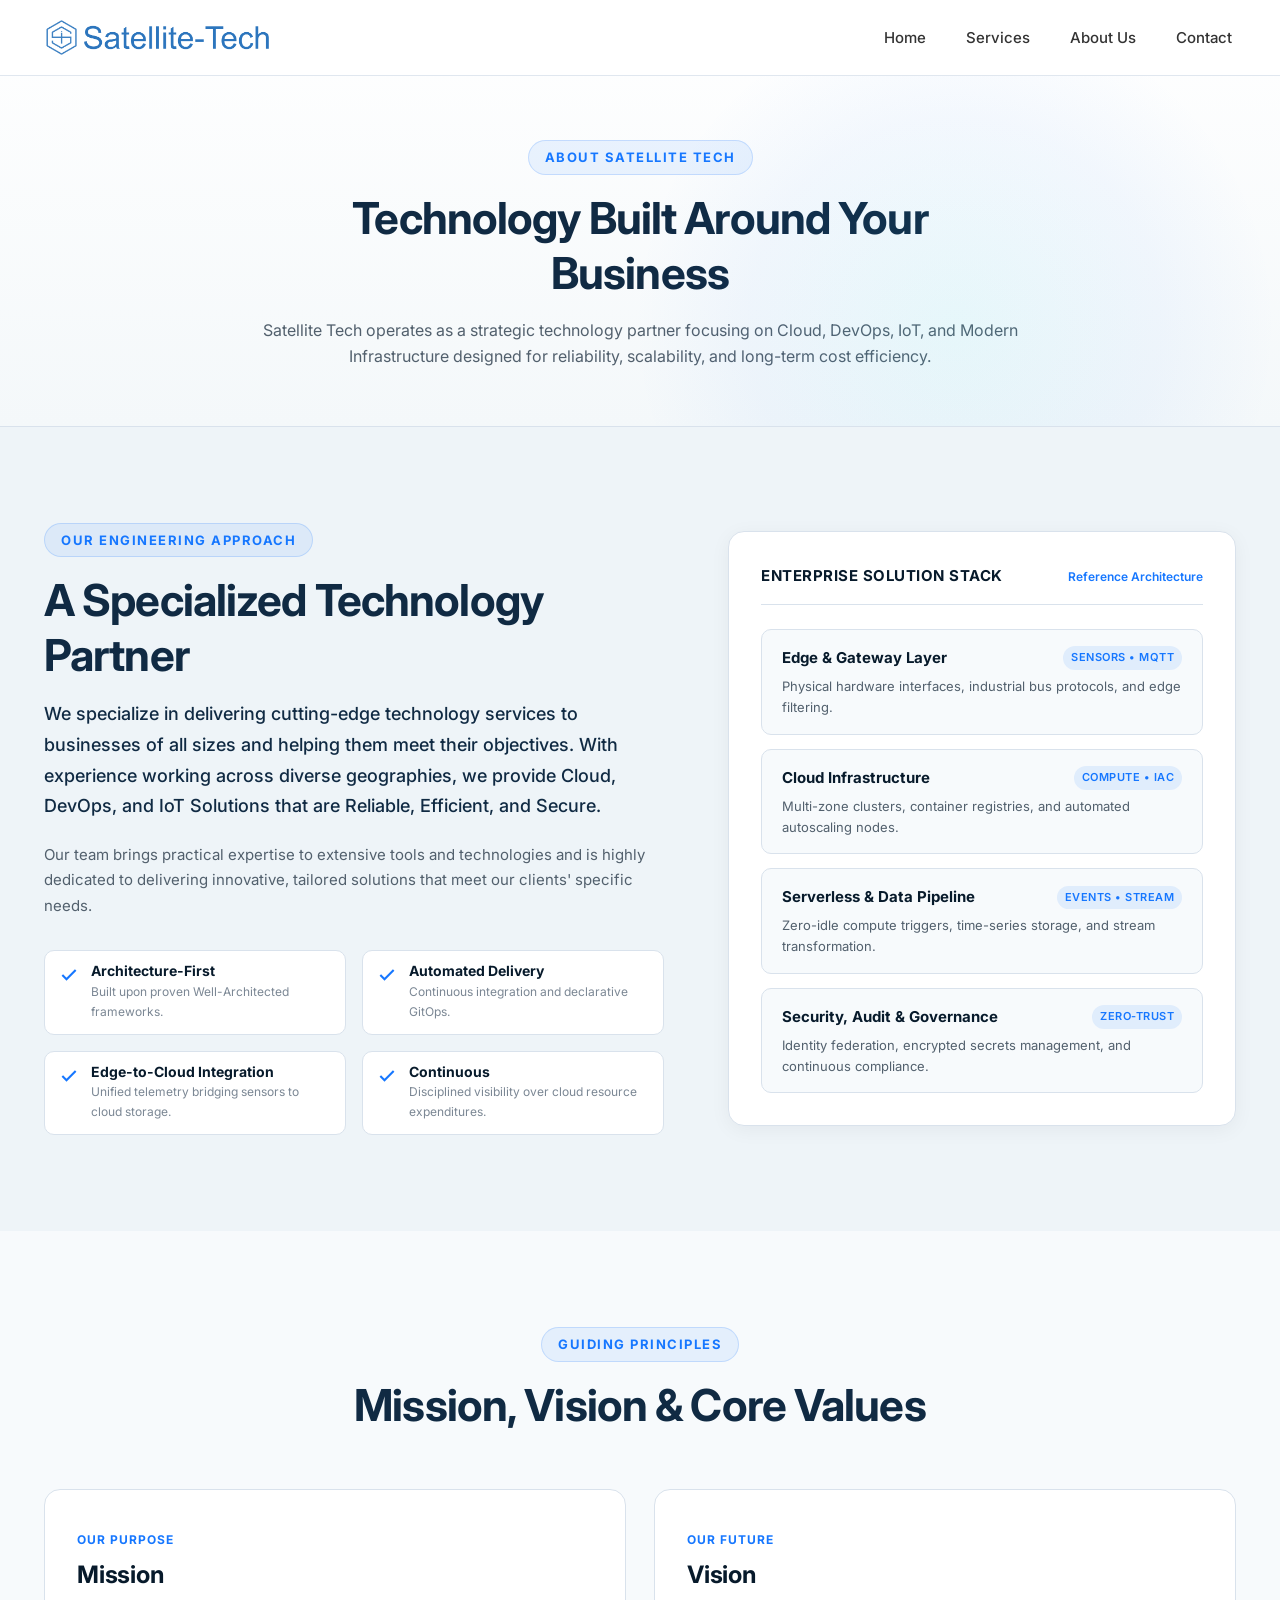
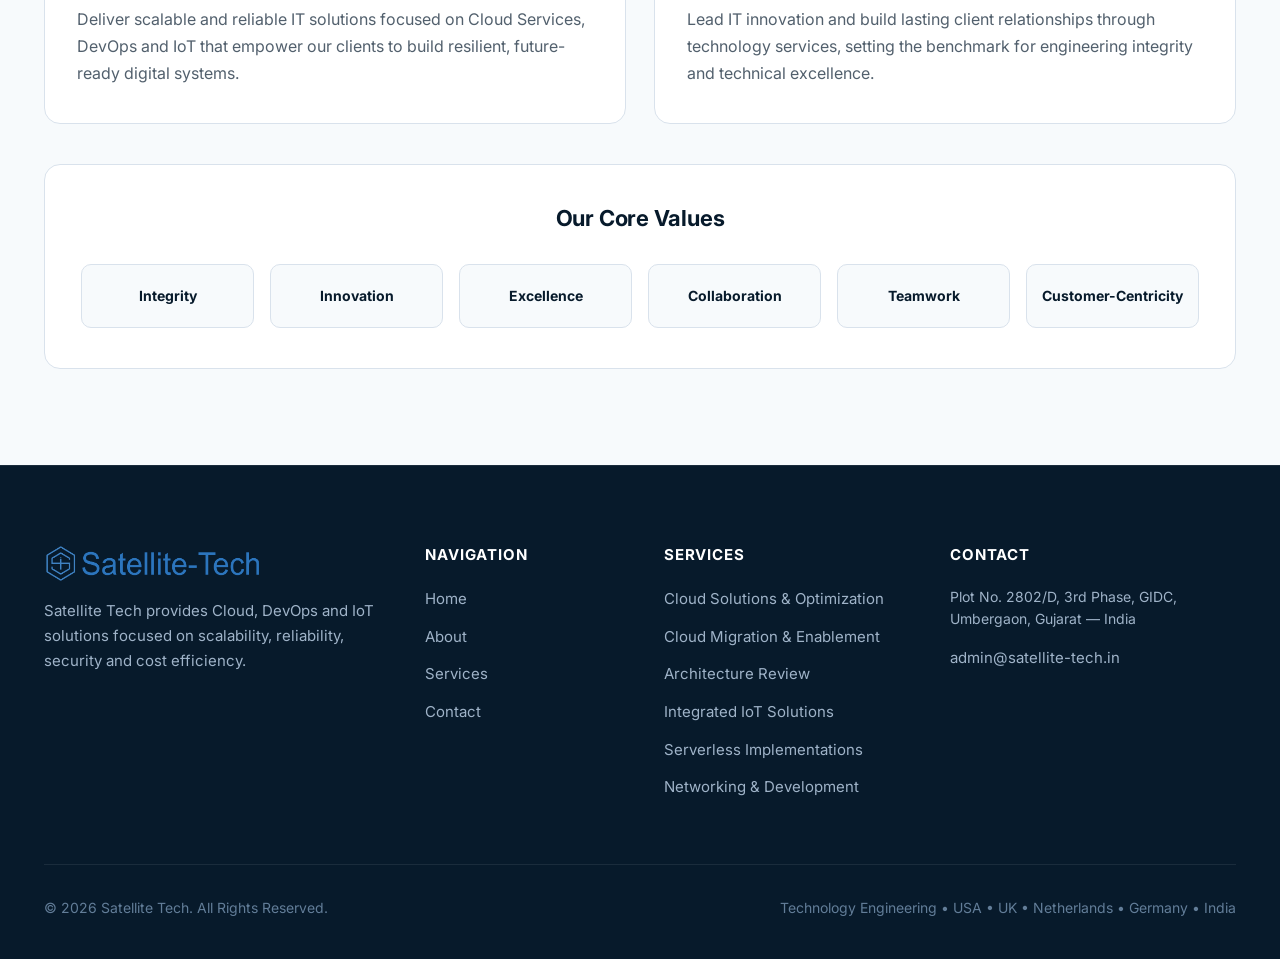
==== commit bf20e48e: "Updated IOT content, nav bar and buttons" ====
--- a/about.html
+++ b/about.html
@@ -30,8 +30,8 @@
       
       <nav class="navbar__menu" id="nav-menu" aria-label="Primary Navigation">
         <a href="index.html" class="navbar__link">Home</a>
-        <a href="about.html" class="navbar__link active">About</a>
         <a href="services.html" class="navbar__link">Services</a>
+        <a href="about.html" class="navbar__link active">About Us</a>
         <a href="contact.html" class="navbar__link">Contact</a>
       </nav>
           <button
--- a/css/style.css
+++ b/css/style.css
@@ -1,11 +1,3 @@
-/* ==========================================================================
-   SATELLITE TECH — OFFICIAL WEBSITE STYLESHEET
-   Clean, Modern Vanilla CSS Architecture
-   ========================================================================== */
-
-/* --------------------------------------------------------------------------
-   1. RESET & BOX SIZING
-   -------------------------------------------------------------------------- */
 *, *::before, *::after {
   box-sizing: border-box;
   margin: 0;
@@ -53,9 +45,6 @@
   border: none;
 }
 
-/* --------------------------------------------------------------------------
-   2. VARIABLES
-   -------------------------------------------------------------------------- */
 :root {
   --primary-navy: #071A2B;
   --dark-navy: #0B253D;
@@ -84,9 +73,6 @@
   --navbar-height: 76px;
 }
 
-/* --------------------------------------------------------------------------
-   3. GLOBAL STYLES & LAYOUT
-   -------------------------------------------------------------------------- */
 .container {
   width: 100%;
   max-width: var(--max-width);
@@ -162,9 +148,6 @@
   color: #9FB3C8;
 }
 
-/* --------------------------------------------------------------------------
-   4. TYPOGRAPHY
-   -------------------------------------------------------------------------- */
 h1, h2, h3, h4, h5, h6 {
   color: var(--text-primary);
   font-weight: 700;
@@ -191,9 +174,6 @@
   line-height: 1.65;
 }
 
-/* --------------------------------------------------------------------------
-   5. BUTTONS
-   -------------------------------------------------------------------------- */
 .btn {
   display: inline-flex;
   align-items: center;
@@ -267,9 +247,6 @@
   transform: translateX(3px);
 }
 
-/* --------------------------------------------------------------------------
-   6. NAVBAR
-   -------------------------------------------------------------------------- */
 .navbar {
   position: fixed;
   top: 0;
@@ -419,9 +396,6 @@
   width: 100%;
 }
 
-/* --------------------------------------------------------------------------
-   7. HERO SECTION
-   -------------------------------------------------------------------------- */
 .hero {
   padding-top: calc(var(--navbar-height) + 64px);
   padding-bottom: 96px;
@@ -650,9 +624,6 @@
   font-weight: 600;
 }
 
-/* --------------------------------------------------------------------------
-   8. TRUST / GLOBAL PRESENCE
-   -------------------------------------------------------------------------- */
 .trust {
   padding-top: 48px;
   padding-bottom: 48px;
@@ -710,9 +681,6 @@
   background-color: var(--primary-blue);
 }
 
-/* --------------------------------------------------------------------------
-   9. SERVICES SECTION
-   -------------------------------------------------------------------------- */
 .services-grid {
   display: grid;
   grid-template-columns: repeat(3, 1fr);
@@ -838,9 +806,6 @@
   gap: 12px;
 }
 
-/* --------------------------------------------------------------------------
-   10. SOLUTIONS FLOW SECTION
-   -------------------------------------------------------------------------- */
 .solutions-pipeline {
   background-color: var(--white);
   border: 1px solid var(--border);
@@ -946,9 +911,6 @@
   color: var(--text-secondary);
 }
 
-/* --------------------------------------------------------------------------
-   11. WHY SATELLITE TECH
-   -------------------------------------------------------------------------- */
 .why-grid {
   display: grid;
   grid-template-columns: repeat(3, 1fr);
@@ -994,9 +956,6 @@
   line-height: 1.6;
 }
 
-/* --------------------------------------------------------------------------
-   12. ABOUT SECTION
-   -------------------------------------------------------------------------- */
 .about__grid {
   display: grid;
   grid-template-columns: 1.1fr 0.9fr;
@@ -1129,9 +1088,6 @@
   color: var(--text-secondary);
 }
 
-/* --------------------------------------------------------------------------
-   13. MISSION / VISION / VALUES
-   -------------------------------------------------------------------------- */
 .mvv-grid {
   display: grid;
   grid-template-columns: 1fr 1fr;
@@ -1222,9 +1178,6 @@
   color: var(--primary-navy);
 }
 
-/* --------------------------------------------------------------------------
-   14. TECHNOLOGY CAPABILITIES
-   -------------------------------------------------------------------------- */
 .tech-grid {
   display: grid;
   grid-template-columns: repeat(6, 1fr);
@@ -1280,9 +1233,6 @@
   line-height: 1.45;
 }
 
-/* --------------------------------------------------------------------------
-   15. WORK PROCESS
-   -------------------------------------------------------------------------- */
 .process-timeline {
   display: grid;
   grid-template-columns: repeat(4, 1fr);
@@ -1348,9 +1298,6 @@
   line-height: 1.6;
 }
 
-/* --------------------------------------------------------------------------
-   16. CTA SECTION
-   -------------------------------------------------------------------------- */
 .cta-section {
     background: linear-gradient(135deg, #02528b 0%, var(--dark-navy) 100%);  padding: 96px 0;
   position: relative;
@@ -1426,9 +1373,6 @@
   flex-wrap: wrap;
 }
 
-/* --------------------------------------------------------------------------
-   17. CONTACT SECTION
-   -------------------------------------------------------------------------- */
 .contact__grid {
   display: grid;
   grid-template-columns: 1fr 1.25fr;
@@ -1599,9 +1543,6 @@
   border: 1px solid #FECACA;
 }
 
-/* --------------------------------------------------------------------------
-   18. FOOTER
-   -------------------------------------------------------------------------- */
 .footer {
   background-color: var(--primary-navy);
   color: #9FB3C8;
@@ -1700,9 +1641,6 @@
   color: #9FB3C8;
 }
 
-/* --------------------------------------------------------------------------
-   19. MODAL (SERVICE DETAILS)
-   -------------------------------------------------------------------------- */
 .modal {
   position: fixed;
   top: 0;
@@ -1811,9 +1749,6 @@
   flex-shrink: 0;
 }
 
-/* --------------------------------------------------------------------------
-   20. SCROLL REVEAL ANIMATIONS
-   -------------------------------------------------------------------------- */
 .reveal {
   opacity: 0;
   transform: translateY(24px);
@@ -1830,9 +1765,6 @@
 .reveal-delay-3 { transition-delay: 0.3s; }
 .reveal-delay-4 { transition-delay: 0.4s; }
 
-/* --------------------------------------------------------------------------
-   21. RESPONSIVE DESIGN
-   -------------------------------------------------------------------------- */
 @media (max-width: 1140px) {
   .services-grid,
   .why-grid {
@@ -1949,9 +1881,6 @@
   }
 }
 
-/* --------------------------------------------------------------------------
-   21. DEDICATED SERVICE PAGES STYLING
-   -------------------------------------------------------------------------- */
 .breadcrumbs {
   display: flex;
   align-items: center;
@@ -2389,9 +2318,6 @@
   }
 }
 
-/* --------------------------------------------------------------------------
-   22. ACCESSIBILITY / PREFERS-REDUCED-MOTION
-   -------------------------------------------------------------------------- */
 @media (prefers-reduced-motion: reduce) {
   *, *::before, *::after {
     animation-duration: 0.01ms !important;
@@ -2406,9 +2332,6 @@
   }
 }
 
-/* --------------------------------------------------------------------------
-   23. DEMO SERVICE CARDS & GO BACK (CUT BUTTON)
-   -------------------------------------------------------------------------- */
 .service-card--demo {
   cursor: default;
 }
